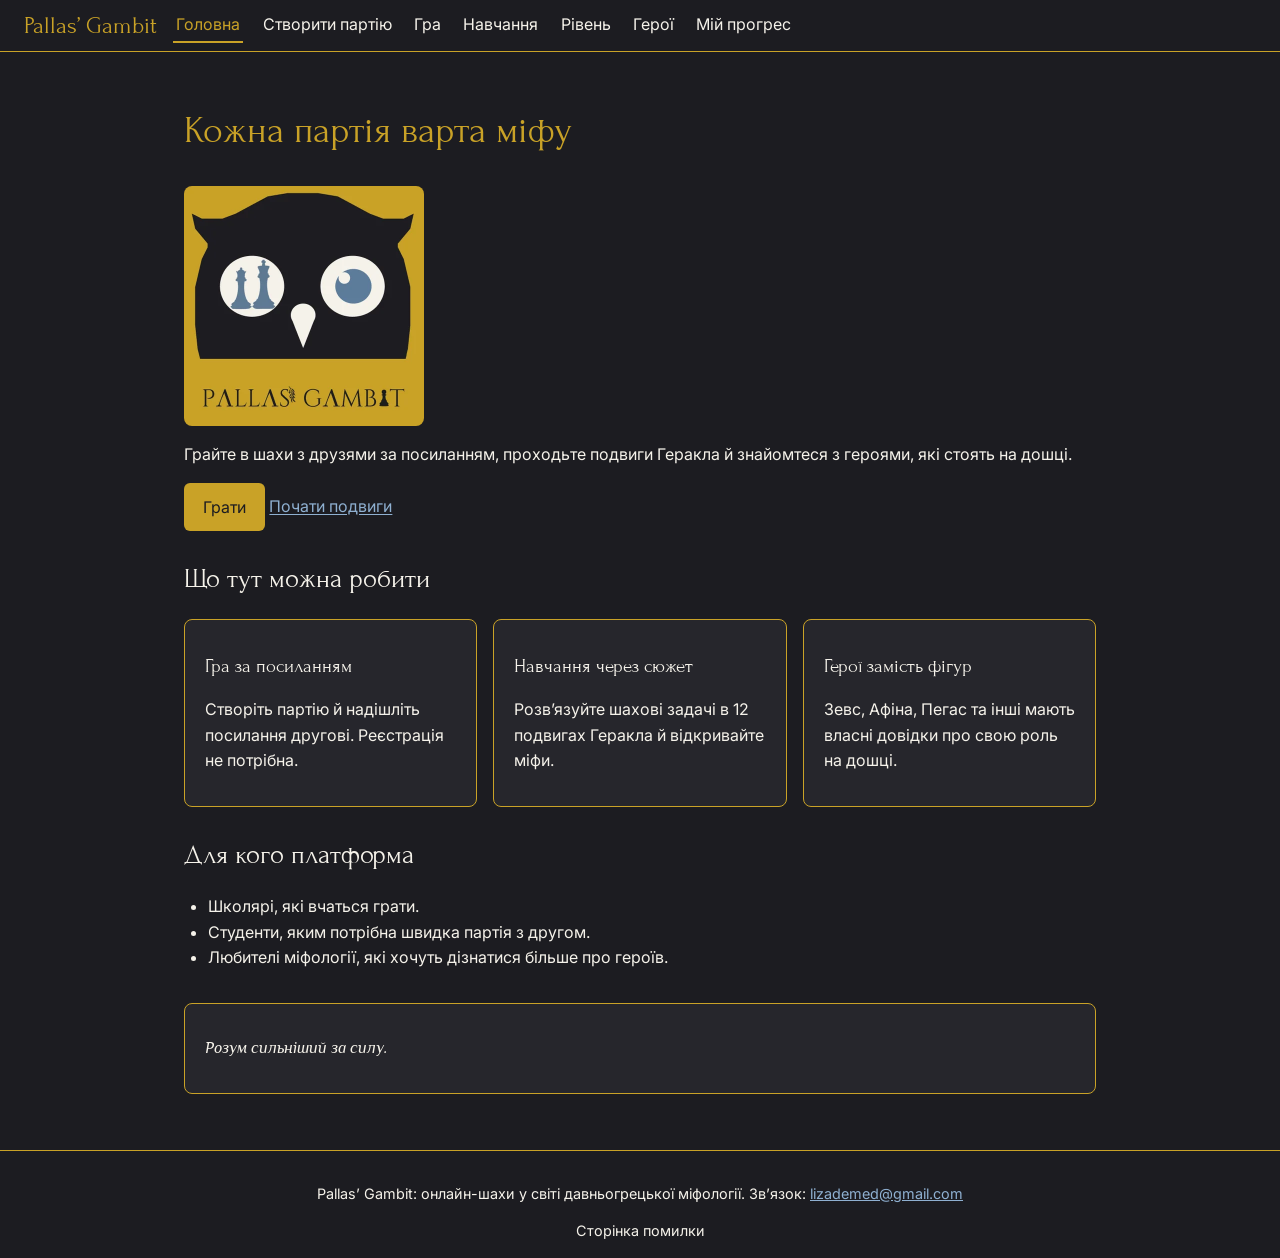
==== index.html @ 40fa6f6d "Initial commit: структура та сторінки сайту Pallas' Gambit" ====
<!DOCTYPE html>
<html lang="uk">
<head>
  <meta charset="UTF-8">
  <meta name="viewport" content="width=device-width, initial-scale=1">
  <meta name="description" content="Pallas’ Gambit: онлайн-шахи у світі давньогрецької міфології.">
  <title>Головна | Pallas’ Gambit</title>
  <link rel="preconnect" href="https://fonts.googleapis.com">
  <link rel="preconnect" href="https://fonts.gstatic.com" crossorigin>
  <link rel="stylesheet" href="https://fonts.googleapis.com/css2?family=Forum&family=Inter&family=Philosopher:ital@1&display=swap">
  <link rel="stylesheet" href="css/variables.css">
  <link rel="stylesheet" href="css/style.css">
</head>
<body>
  <a class="skip" href="#main">Перейти до основного вмісту</a>
  <header>
    <div class="top">
      <a class="logo" href="index.html">Pallas’ Gambit</a>
      <nav aria-label="Головне меню">
      <ul>
        <li><a href="index.html" aria-current="page">Головна</a></li>
        <li><a href="create-game.html">Створити партію</a></li>
        <li><a href="game.html">Гра</a></li>
        <li><a href="learn.html">Навчання</a></li>
        <li><a href="level.html">Рівень</a></li>
        <li><a href="heroes.html">Герої</a></li>
        <li><a href="progress.html">Мій прогрес</a></li>
      </ul>
      </nav>
    </div>
  </header>
  <main id="main">
    <section>
      <h1>Кожна партія варта міфу</h1>
      <picture>
      <source srcset="images/logo/logo-full.webp" type="image/webp">
      <img class="logo-img" src="images/logo/logo-full.png" alt="Логотип Pallas’ Gambit: сова з шаховими фігурами в оці" width="240" height="240">
      </picture>
      <p>Грайте в шахи з друзями за посиланням, проходьте подвиги Геракла й знайомтеся з героями, які стоять на дошці.</p>
      <p><a class="btn" href="create-game.html">Грати</a> <a href="learn.html">Почати подвиги</a></p>
    </section>
    <section aria-labelledby="why">
      <h2 id="why">Що тут можна робити</h2>
      <div class="cards">
        <article class="card"><h3>Гра за посиланням</h3><p>Створіть партію й надішліть посилання другові. Реєстрація не потрібна.</p></article>
        <article class="card"><h3>Навчання через сюжет</h3><p>Розв’язуйте шахові задачі в 12 подвигах Геракла й відкривайте міфи.</p></article>
        <article class="card"><h3>Герої замість фігур</h3><p>Зевс, Афіна, Пегас та інші мають власні довідки про свою роль на дошці.</p></article>
      </div>
    </section>
    <section aria-labelledby="who"><h2 id="who">Для кого платформа</h2>
      <ul>
        <li>Школярі, які вчаться грати.</li>
        <li>Студенти, яким потрібна швидка партія з другом.</li>
        <li>Любителі міфології, які хочуть дізнатися більше про героїв.</li>
      </ul></section>
    <aside><p class="quote">Розум сильніший за силу.</p></aside>
  </main>
  <footer>
    <p>Pallas’ Gambit: онлайн-шахи у світі давньогрецької міфології. Зв’язок: <a href="mailto:lizademed@gmail.com">lizademed@gmail.com</a></p>
    <nav aria-label="Додаткове меню"><a href="404.html">Сторінка помилки</a></nav>
  </footer>
</body>
</html>
---- css/variables.css ----
:root{--marble:#F5F2EA;--ceramic:#1C1C21;--panel:#26262C;--gold:#C9A227;--gold-dark:#A8861C;--aegean:#5B7C99;--link:#8FB0D1;--terracotta:#A63D2F;--olive:#6B7B3A;
--font-head:"Forum",Georgia,serif;--font-body:"Inter",Arial,sans-serif;--font-accent:"Philosopher",Georgia,serif}
---- css/style.css ----
*{box-sizing:border-box}
body{margin:0;background:var(--ceramic);color:var(--marble);font:1rem/1.6 var(--font-body)}
h1,h2,h3{font-family:var(--font-head);font-weight:400;line-height:1.2}
h1{font-size:2.4rem;color:var(--gold)}h2{font-size:1.7rem}h3{font-size:1.2rem}
a{color:var(--link)}a:hover{color:var(--gold)}
:focus-visible{outline:3px solid var(--gold);outline-offset:2px}
.skip{position:absolute;left:-999px}.skip:focus{left:1rem;top:1rem;background:var(--gold);color:var(--ceramic);padding:.5rem;z-index:9}
header{border-bottom:1px solid var(--gold);padding:.75rem 1.5rem}
.top{display:flex;flex-wrap:wrap;align-items:center;gap:1rem}
.logo{font:1.5rem var(--font-head);color:var(--gold);text-decoration:none}
nav ul{display:flex;flex-wrap:wrap;gap:1rem;list-style:none;margin:0;padding:0}
nav a{color:var(--marble);text-decoration:none;padding:.4rem .2rem}
nav a:hover,nav a[aria-current=page]{color:var(--gold);border-bottom:2px solid var(--gold)}
main{max-width:60rem;margin:0 auto;padding:1.5rem}
section,aside{margin-bottom:2rem}
aside,.card{background:var(--panel);border:1px solid var(--gold);border-radius:8px;padding:1rem 1.25rem}
.cards{display:grid;grid-template-columns:repeat(auto-fit,minmax(15rem,1fr));gap:1rem}
.btn{display:inline-block;background:var(--gold);color:var(--ceramic);border:0;border-radius:6px;padding:.7rem 1.2rem;font:inherit;text-decoration:none;cursor:pointer}
.btn:hover{background:var(--gold-dark);color:var(--ceramic)}
.quote{font-family:var(--font-accent);font-style:italic}
fieldset{border:1px solid var(--aegean);border-radius:8px;margin-bottom:1rem}
select,input{font:inherit;padding:.4rem}
.board{aspect-ratio:1;max-width:28rem;background:conic-gradient(#4A5A6A 25%,#E8E0CC 0 50%,#4A5A6A 0 75%,#E8E0CC 0) 0 0/25% 25%;border:3px solid var(--gold);display:grid;place-items:center;color:var(--ceramic)}
.game{display:grid;grid-template-columns:minmax(0,28rem) 1fr;gap:1.5rem}
@media(max-width:48rem){.game{grid-template-columns:1fr}}
table{border-collapse:collapse;width:100%}th,td{border:1px solid var(--aegean);padding:.4rem;text-align:left}
footer{border-top:1px solid var(--gold);padding:1rem 1.5rem;text-align:center;font-size:.9rem}
.logo-img{display:block;max-width:100%;height:auto;border-radius:8px;margin:1rem 0}
.card img{display:block;margin-bottom:.5rem}
ul,ol{padding-left:1.5rem}
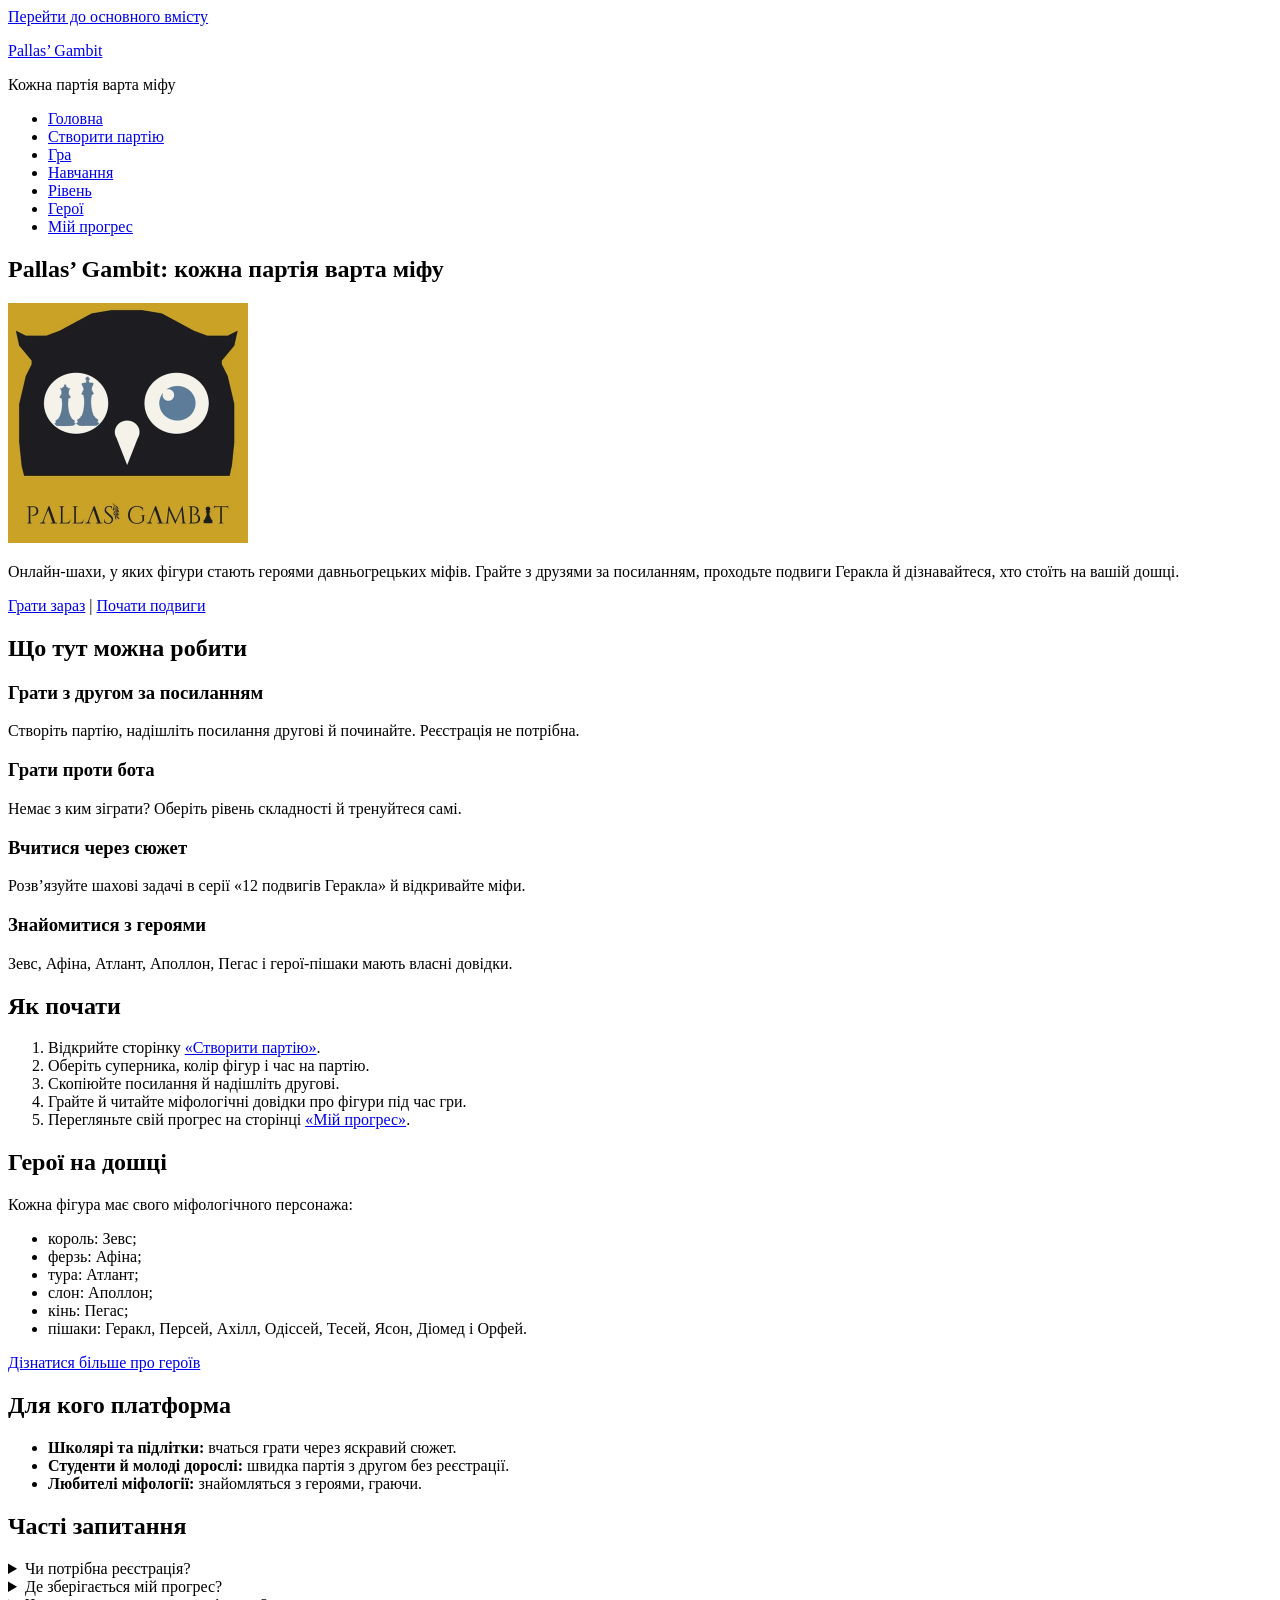
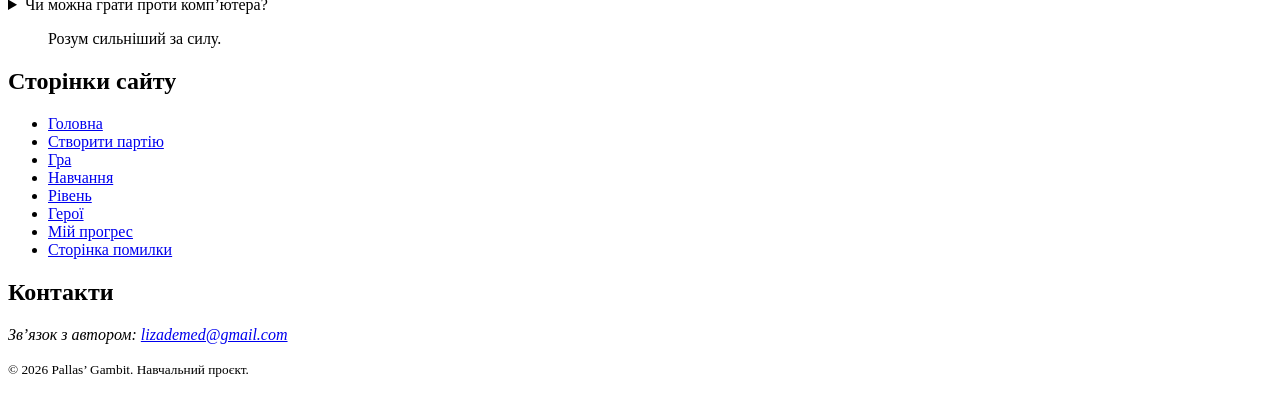
==== commit c24f4a68: "Initial commit: структура та сторінки сайту Pallas' Gambit" ====
--- a/index.html
+++ b/index.html
@@ -3,20 +3,15 @@
 <head>
   <meta charset="UTF-8">
   <meta name="viewport" content="width=device-width, initial-scale=1">
-  <meta name="description" content="Pallas’ Gambit: онлайн-шахи у світі давньогрецької міфології.">
+  <meta name="description" content="Pallas’ Gambit: онлайн-шахи у світі давньогрецької міфології. Гра за посиланням, навчання через сюжет, довідник героїв.">
   <title>Головна | Pallas’ Gambit</title>
-  <link rel="preconnect" href="https://fonts.googleapis.com">
-  <link rel="preconnect" href="https://fonts.gstatic.com" crossorigin>
-  <link rel="stylesheet" href="https://fonts.googleapis.com/css2?family=Forum&family=Inter&family=Philosopher:ital@1&display=swap">
-  <link rel="stylesheet" href="css/variables.css">
-  <link rel="stylesheet" href="css/style.css">
 </head>
 <body>
-  <a class="skip" href="#main">Перейти до основного вмісту</a>
+  <a href="#main">Перейти до основного вмісту</a>
   <header>
-    <div class="top">
-      <a class="logo" href="index.html">Pallas’ Gambit</a>
-      <nav aria-label="Головне меню">
+    <p><a href="index.html">Pallas’ Gambit</a></p>
+    <p>Кожна партія варта міфу</p>
+    <nav aria-label="Головне меню">
       <ul>
         <li><a href="index.html" aria-current="page">Головна</a></li>
         <li><a href="create-game.html">Створити партію</a></li>
@@ -26,38 +21,112 @@
         <li><a href="heroes.html">Герої</a></li>
         <li><a href="progress.html">Мій прогрес</a></li>
       </ul>
-      </nav>
-    </div>
+    </nav>
   </header>
   <main id="main">
-    <section>
-      <h1>Кожна партія варта міфу</h1>
+    <section aria-labelledby="hero">
+      <h1 id="hero">Pallas’ Gambit: кожна партія варта міфу</h1>
       <picture>
-      <source srcset="images/logo/logo-full.webp" type="image/webp">
-      <img class="logo-img" src="images/logo/logo-full.png" alt="Логотип Pallas’ Gambit: сова з шаховими фігурами в оці" width="240" height="240">
+        <source srcset="images/logo/logo-full.webp" type="image/webp">
+        <img src="images/logo/logo-full.png" alt="Логотип Pallas’ Gambit: сова з шаховими фігурами в оці" width="240" height="240">
       </picture>
-      <p>Грайте в шахи з друзями за посиланням, проходьте подвиги Геракла й знайомтеся з героями, які стоять на дошці.</p>
-      <p><a class="btn" href="create-game.html">Грати</a> <a href="learn.html">Почати подвиги</a></p>
+      <p>Онлайн-шахи, у яких фігури стають героями давньогрецьких міфів. Грайте з друзями за посиланням, проходьте подвиги Геракла й дізнавайтеся, хто стоїть на вашій дошці.</p>
+      <p><a href="create-game.html">Грати зараз</a> | <a href="learn.html">Почати подвиги</a></p>
     </section>
-    <section aria-labelledby="why">
-      <h2 id="why">Що тут можна робити</h2>
-      <div class="cards">
-        <article class="card"><h3>Гра за посиланням</h3><p>Створіть партію й надішліть посилання другові. Реєстрація не потрібна.</p></article>
-        <article class="card"><h3>Навчання через сюжет</h3><p>Розв’язуйте шахові задачі в 12 подвигах Геракла й відкривайте міфи.</p></article>
-        <article class="card"><h3>Герої замість фігур</h3><p>Зевс, Афіна, Пегас та інші мають власні довідки про свою роль на дошці.</p></article>
-      </div>
+
+    <section aria-labelledby="features">
+      <h2 id="features">Що тут можна робити</h2>
+      <article>
+        <h3>Грати з другом за посиланням</h3>
+        <p>Створіть партію, надішліть посилання другові й починайте. Реєстрація не потрібна.</p>
+      </article>
+      <article>
+        <h3>Грати проти бота</h3>
+        <p>Немає з ким зіграти? Оберіть рівень складності й тренуйтеся самі.</p>
+      </article>
+      <article>
+        <h3>Вчитися через сюжет</h3>
+        <p>Розв’язуйте шахові задачі в серії «12 подвигів Геракла» й відкривайте міфи.</p>
+      </article>
+      <article>
+        <h3>Знайомитися з героями</h3>
+        <p>Зевс, Афіна, Атлант, Аполлон, Пегас і герої-пішаки мають власні довідки.</p>
+      </article>
     </section>
-    <section aria-labelledby="who"><h2 id="who">Для кого платформа</h2>
+
+    <section aria-labelledby="how">
+      <h2 id="how">Як почати</h2>
+      <ol>
+        <li>Відкрийте сторінку <a href="create-game.html">«Створити партію»</a>.</li>
+        <li>Оберіть суперника, колір фігур і час на партію.</li>
+        <li>Скопіюйте посилання й надішліть другові.</li>
+        <li>Грайте й читайте міфологічні довідки про фігури під час гри.</li>
+        <li>Перегляньте свій прогрес на сторінці <a href="progress.html">«Мій прогрес»</a>.</li>
+      </ol>
+    </section>
+
+    <section aria-labelledby="pieces">
+      <h2 id="pieces">Герої на дошці</h2>
+      <p>Кожна фігура має свого міфологічного персонажа:</p>
       <ul>
-        <li>Школярі, які вчаться грати.</li>
-        <li>Студенти, яким потрібна швидка партія з другом.</li>
-        <li>Любителі міфології, які хочуть дізнатися більше про героїв.</li>
-      </ul></section>
-    <aside><p class="quote">Розум сильніший за силу.</p></aside>
+        <li>король: Зевс;</li>
+        <li>ферзь: Афіна;</li>
+        <li>тура: Атлант;</li>
+        <li>слон: Аполлон;</li>
+        <li>кінь: Пегас;</li>
+        <li>пішаки: Геракл, Персей, Ахілл, Одіссей, Тесей, Ясон, Діомед і Орфей.</li>
+      </ul>
+      <p><a href="heroes.html">Дізнатися більше про героїв</a></p>
+    </section>
+
+    <section aria-labelledby="who">
+      <h2 id="who">Для кого платформа</h2>
+      <ul>
+        <li><strong>Школярі та підлітки:</strong> вчаться грати через яскравий сюжет.</li>
+        <li><strong>Студенти й молоді дорослі:</strong> швидка партія з другом без реєстрації.</li>
+        <li><strong>Любителі міфології:</strong> знайомляться з героями, граючи.</li>
+      </ul>
+    </section>
+
+    <section aria-labelledby="faq">
+      <h2 id="faq">Часті запитання</h2>
+      <details>
+        <summary>Чи потрібна реєстрація?</summary>
+        <p>Ні. Щоб зіграти партію, достатньо створити її й надіслати посилання.</p>
+      </details>
+      <details>
+        <summary>Де зберігається мій прогрес?</summary>
+        <p>У вашому браузері. Якщо очистити дані браузера або змінити пристрій, прогрес буде втрачено.</p>
+      </details>
+      <details>
+        <summary>Чи можна грати проти комп’ютера?</summary>
+        <p>Так, на сторінці створення партії оберіть режим «Бот» і рівень складності.</p>
+      </details>
+    </section>
+
+    <aside aria-label="Девіз платформи">
+      <blockquote><p>Розум сильніший за силу.</p></blockquote>
+    </aside>
   </main>
   <footer>
-    <p>Pallas’ Gambit: онлайн-шахи у світі давньогрецької міфології. Зв’язок: <a href="mailto:lizademed@gmail.com">lizademed@gmail.com</a></p>
-    <nav aria-label="Додаткове меню"><a href="404.html">Сторінка помилки</a></nav>
+    <nav aria-label="Карта сайту">
+      <h2>Сторінки сайту</h2>
+      <ul>
+        <li><a href="index.html">Головна</a></li>
+        <li><a href="create-game.html">Створити партію</a></li>
+        <li><a href="game.html">Гра</a></li>
+        <li><a href="learn.html">Навчання</a></li>
+        <li><a href="level.html">Рівень</a></li>
+        <li><a href="heroes.html">Герої</a></li>
+        <li><a href="progress.html">Мій прогрес</a></li>
+        <li><a href="404.html">Сторінка помилки</a></li>
+      </ul>
+    </nav>
+    <section aria-labelledby="contact">
+      <h2 id="contact">Контакти</h2>
+      <address>Зв’язок з автором: <a href="mailto:lizademed@gmail.com">lizademed@gmail.com</a></address>
+    </section>
+    <p><small>© 2026 Pallas’ Gambit. Навчальний проєкт.</small></p>
   </footer>
 </body>
 </html>
